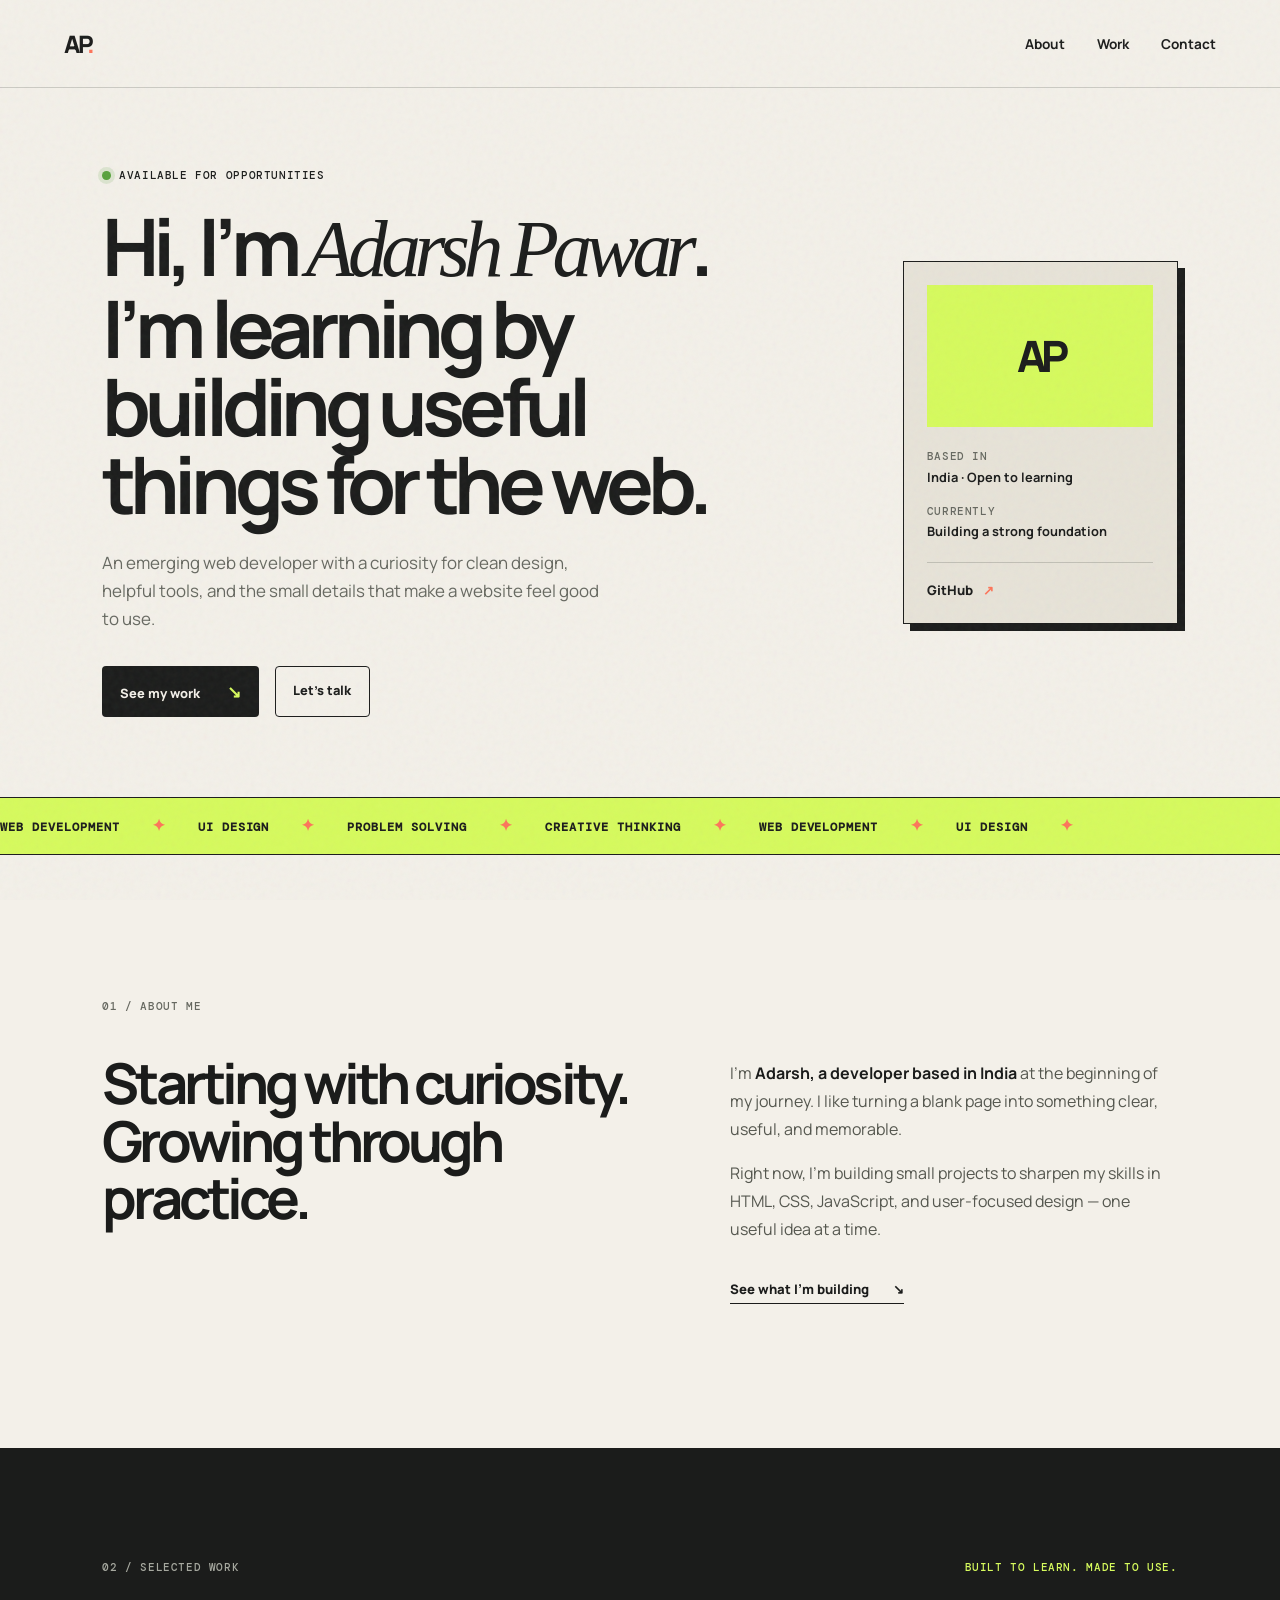
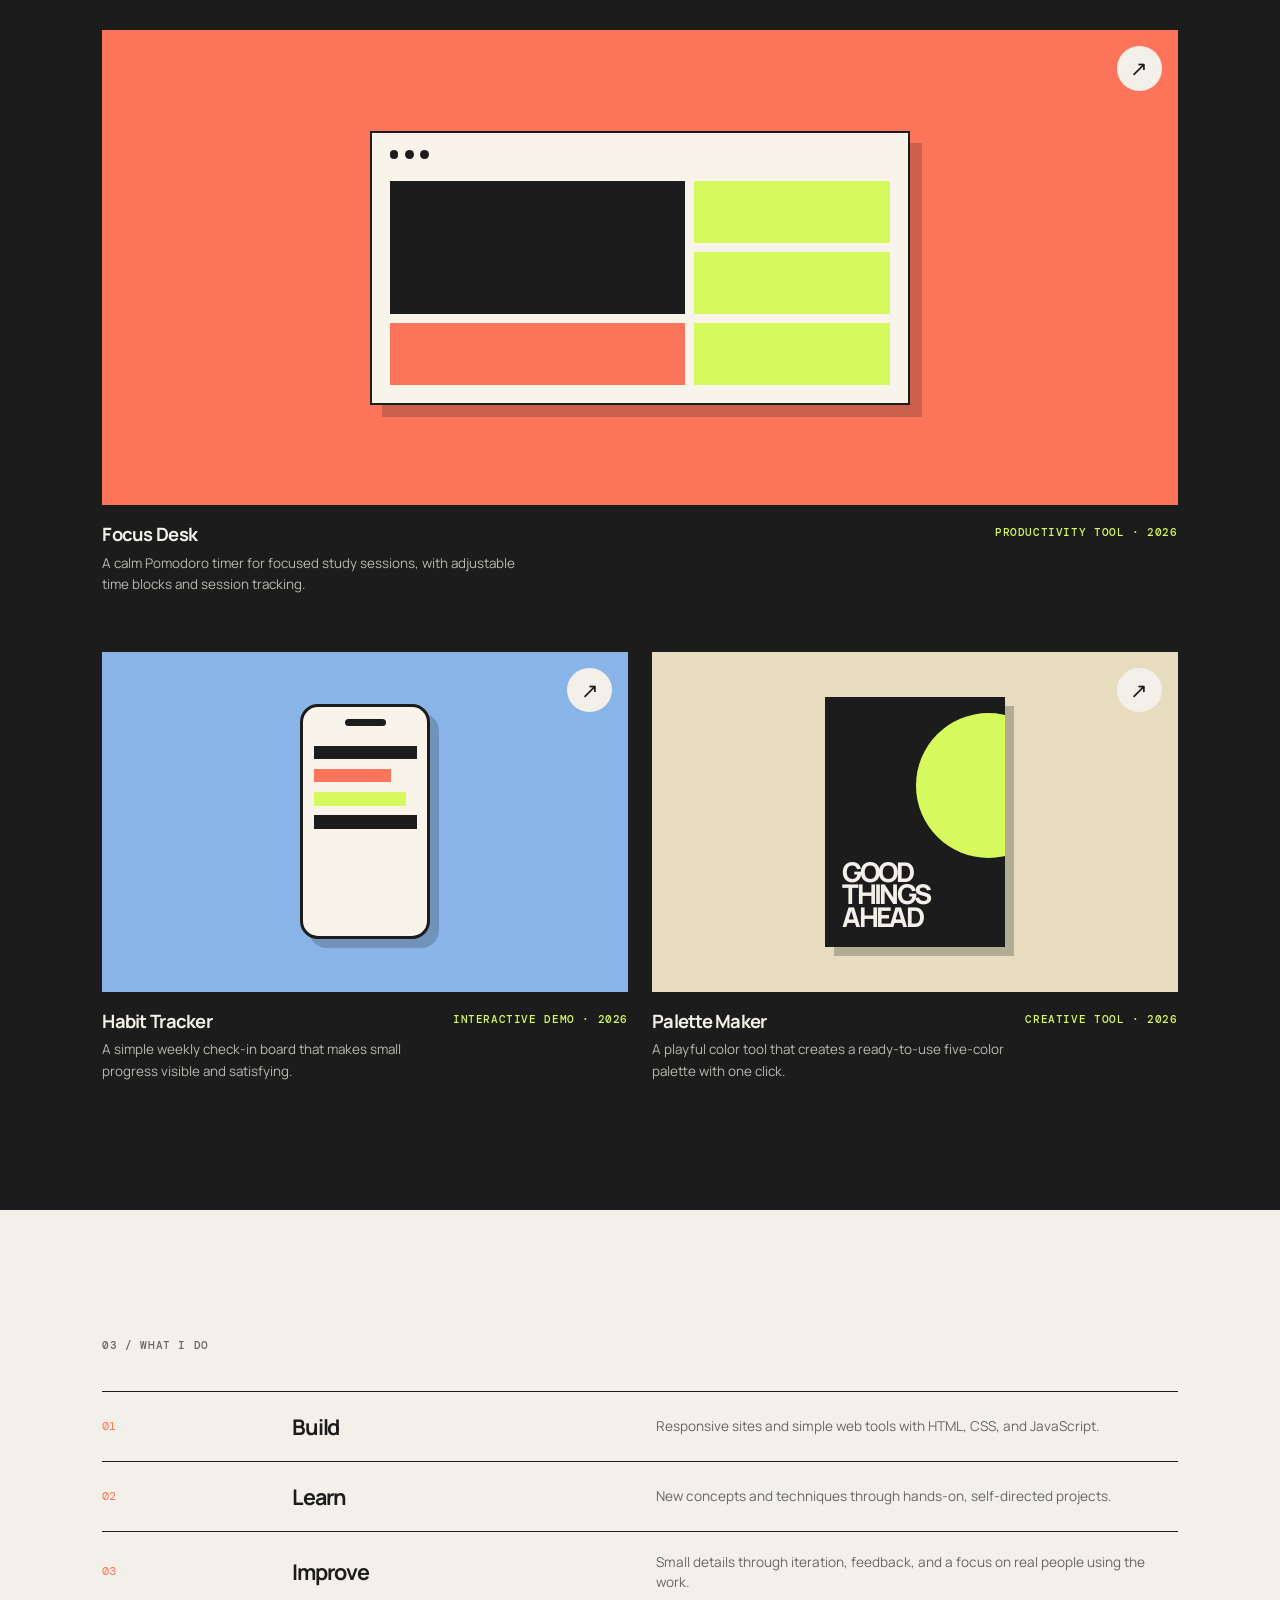
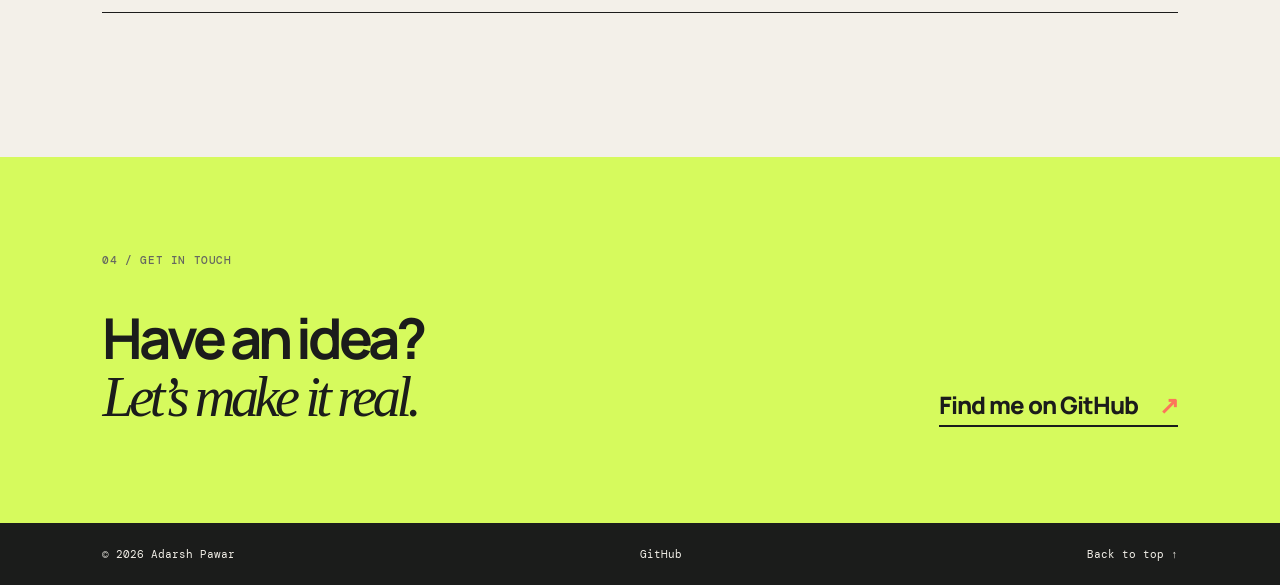
==== index.html @ 5c564ba2 "Add Adarsh Pawar portfolio" ====
<!doctype html>
<html lang="en">
  <head>
    <meta charset="UTF-8" />
    <meta name="viewport" content="width=device-width, initial-scale=1.0" />
    <meta name="description" content="Personal portfolio for Adarsh Pawar." />
    <title>Adarsh Pawar — Portfolio</title>
    <link rel="preconnect" href="https://fonts.googleapis.com" />
    <link rel="preconnect" href="https://fonts.gstatic.com" crossorigin />
    <link href="https://fonts.googleapis.com/css2?family=DM+Mono:wght@400;500&family=Manrope:wght@400;500;600;700;800&display=swap" rel="stylesheet" />
    <link rel="stylesheet" href="styles.css" />
  </head>
  <body>
    <div class="grain" aria-hidden="true"></div>
    <header class="site-header">
      <a class="brand" href="#home" aria-label="Go to homepage">AP<span>.</span></a>
      <button class="menu-toggle" aria-expanded="false" aria-controls="main-nav">Menu</button>
      <nav id="main-nav" aria-label="Primary navigation">
        <a href="#about">About</a>
        <a href="#work">Work</a>
        <a href="#contact">Contact</a>
      </nav>
    </header>

    <main id="home">
      <section class="hero section">
        <div class="hero-copy">
          <p class="eyebrow"><span></span> Available for opportunities</p>
          <h1>Hi, I’m <em>Adarsh Pawar</em>.<br />I’m learning by building useful things for the web.</h1>
          <p class="intro">An emerging web developer with a curiosity for clean design, helpful tools, and the small details that make a website feel good to use.</p>
          <div class="hero-actions">
            <a class="button button-primary" href="#work">See my work <span>↘</span></a>
            <a class="button button-quiet" href="#contact">Let’s talk</a>
          </div>
        </div>
        <aside class="hero-card" aria-label="Quick profile">
          <div class="portrait" aria-hidden="true"><span>AP</span></div>
          <div>
            <p class="card-label">Based in</p>
            <p class="card-value">India · Open to learning</p>
          </div>
          <div>
            <p class="card-label">Currently</p>
            <p class="card-value">Building a strong foundation</p>
          </div>
          <div class="card-line"></div>
          <a class="text-link" href="https://github.com" target="_blank" rel="noreferrer">GitHub <span>↗</span></a>
        </aside>
      </section>

      <section class="marquee" aria-label="Skills">
        <div>WEB DEVELOPMENT <b>✦</b> UI DESIGN <b>✦</b> PROBLEM SOLVING <b>✦</b> CREATIVE THINKING <b>✦</b> WEB DEVELOPMENT <b>✦</b> UI DESIGN <b>✦</b></div>
      </section>

      <section id="about" class="section about">
        <p class="section-number">01 / ABOUT ME</p>
        <div class="about-copy">
          <h2>Starting with curiosity.<br />Growing through practice.</h2>
          <div class="about-text">
            <p>I’m <strong>Adarsh, a developer based in India</strong> at the beginning of my journey. I like turning a blank page into something clear, useful, and memorable.</p>
            <p>Right now, I’m building small projects to sharpen my skills in HTML, CSS, JavaScript, and user-focused design — one useful idea at a time.</p>
            <a class="underlined-link" href="#work">See what I’m building <span>↘</span></a>
          </div>
        </div>
      </section>

      <section id="work" class="section work">
        <div class="section-heading">
          <p class="section-number">02 / SELECTED WORK</p>
          <p class="section-note">Built to learn. Made to use.</p>
        </div>
        <div class="project-grid">
          <article class="project project-featured">
            <a href="projects/focus-desk.html" class="project-visual visual-coral" aria-label="Open Focus Desk demo">
              <div class="window-card">
                <div class="window-dots"><i></i><i></i><i></i></div>
                <div class="dashboard-layout"><span></span><span></span><span></span><span></span><span></span></div>
              </div>
              <span class="project-arrow">↗</span>
            </a>
            <div class="project-info">
              <div><h3>Focus Desk</h3><p>A calm Pomodoro timer for focused study sessions, with adjustable time blocks and session tracking.</p></div>
              <p class="project-type">Productivity tool · 2026</p>
            </div>
          </article>
          <article class="project">
            <a href="projects/habit-tracker.html" class="project-visual visual-blue" aria-label="Open Habit Tracker demo">
              <div class="phone-card"><div class="phone-top"></div><div class="phone-lines"><i></i><i></i><i></i><i></i></div></div>
              <span class="project-arrow">↗</span>
            </a>
            <div class="project-info">
              <div><h3>Habit Tracker</h3><p>A simple weekly check-in board that makes small progress visible and satisfying.</p></div>
              <p class="project-type">Interactive demo · 2026</p>
            </div>
          </article>
          <article class="project">
            <a href="projects/palette-maker.html" class="project-visual visual-cream" aria-label="Open Palette Maker demo">
              <div class="poster-card"><span>GOOD<br />THINGS<br />AHEAD</span><i></i></div>
              <span class="project-arrow">↗</span>
            </a>
            <div class="project-info">
              <div><h3>Palette Maker</h3><p>A playful color tool that creates a ready-to-use five-color palette with one click.</p></div>
              <p class="project-type">Creative tool · 2026</p>
            </div>
          </article>
        </div>
      </section>

      <section class="section capabilities">
        <p class="section-number">03 / WHAT I DO</p>
        <div class="capability-list">
          <div><span>01</span><h3>Build</h3><p>Responsive sites and simple web tools with HTML, CSS, and JavaScript.</p></div>
          <div><span>02</span><h3>Learn</h3><p>New concepts and techniques through hands-on, self-directed projects.</p></div>
          <div><span>03</span><h3>Improve</h3><p>Small details through iteration, feedback, and a focus on real people using the work.</p></div>
        </div>
      </section>

      <section id="contact" class="contact section">
        <p class="section-number">04 / GET IN TOUCH</p>
        <div class="contact-content">
          <h2>Have an idea?<br /><em>Let’s make it real.</em></h2>
          <a class="contact-email" href="https://github.com">Find me on GitHub <span>↗</span></a>
        </div>
      </section>
    </main>

    <footer>
      <p>© <span id="year"></span> Adarsh Pawar</p>
      <div><a href="https://github.com" target="_blank" rel="noreferrer">GitHub</a></div>
      <a href="#home">Back to top ↑</a>
    </footer>
    <script src="script.js"></script>
  </body>
</html>
---- styles.css ----
:root {
  --ink: #1b1c1b;
  --paper: #f3f0e9;
  --lime: #d6fa5d;
  --coral: #fc755a;
  --line: rgba(27, 28, 27, 0.18);
  --muted: #666860;
  --display: "Manrope", sans-serif;
  --mono: "DM Mono", monospace;
}

* { box-sizing: border-box; }
html { scroll-behavior: smooth; }
body { margin: 0; background: var(--paper); color: var(--ink); font-family: var(--display); }
a { color: inherit; text-decoration: none; }
.grain { position: fixed; z-index: 10; inset: 0; pointer-events: none; opacity: .06; background-image: url("data:image/svg+xml,%3Csvg viewBox='0 0 180 180' xmlns='http://www.w3.org/2000/svg'%3E%3Cfilter id='n'%3E%3CfeTurbulence type='fractalNoise' baseFrequency='.95' numOctaves='3' stitchTiles='stitch'/%3E%3C/filter%3E%3Crect width='100%25' height='100%25' filter='url(%23n)' opacity='.8'/%3E%3C/svg%3E"); }
.site-header { min-height: 88px; display: flex; justify-content: space-between; align-items: center; padding: 0 clamp(1.5rem, 5vw, 5rem); border-bottom: 1px solid var(--line); }
.brand { font-size: 1.5rem; font-weight: 800; letter-spacing: -.1em; }
.brand span { color: var(--coral); }
nav { display: flex; gap: 2rem; font-size: .85rem; font-weight: 700; }
nav a, footer a { transition: opacity .2s; } nav a:hover, footer a:hover { opacity: .55; }
.menu-toggle { display: none; border: 0; background: none; font: 700 .8rem var(--display); }
.section { padding-inline: clamp(1.5rem, 8vw, 10rem); }
.hero { min-height: 675px; display: grid; grid-template-columns: minmax(0, 1fr) 275px; align-items: center; gap: clamp(2rem, 8vw, 8rem); padding-top: 5rem; padding-bottom: 5rem; }
.eyebrow, .section-number, .card-label, .project-type, .section-note { font: 500 .69rem/1.4 var(--mono); letter-spacing: .055em; text-transform: uppercase; }
.eyebrow { display: flex; gap: .5rem; align-items: center; margin: 0 0 1.5rem; }
.eyebrow span { width: .55rem; height: .55rem; background: #58a23c; border-radius: 50%; box-shadow: 0 0 0 4px rgba(88,162,60,.15); }
h1, h2, h3, p { margin-top: 0; }
h1 { max-width: 900px; margin-bottom: 1.65rem; font-size: clamp(2.7rem, 6.2vw, 6.5rem); line-height: .98; letter-spacing: -.075em; font-weight: 700; }
em { font-family: Georgia, serif; font-weight: 400; letter-spacing: -.08em; }
.intro { max-width: 500px; color: var(--muted); font-size: 1.06rem; line-height: 1.65; }
.hero-actions { display: flex; flex-wrap: wrap; gap: 1rem; margin-top: 2.1rem; }
.button { padding: .85rem 1.1rem; border-radius: 4px; font-size: .8rem; font-weight: 800; transition: transform .2s, background .2s; }
.button:hover { transform: translateY(-2px); }
.button-primary { background: var(--ink); color: var(--paper); } .button-primary span { margin-left: 1.5rem; color: var(--lime); font-size: 1.05rem; }
.button-quiet { border: 1px solid var(--ink); }
.hero-card { align-self: center; padding: 1.45rem; border: 1px solid var(--ink); background: #e7e3d8; box-shadow: 7px 7px 0 var(--ink); }
.portrait { height: 142px; display: grid; place-items: center; margin-bottom: 1.4rem; background: var(--lime); overflow: hidden; }
.portrait span { font-size: 2.7rem; font-weight: 800; letter-spacing: -.14em; }
.card-label { color: var(--muted); margin: 1.05rem 0 .2rem; }
.card-value { margin: 0; font-size: .8rem; font-weight: 700; line-height: 1.5; }
.card-line { height: 1px; background: var(--line); margin: 1.3rem 0 .9rem; }.text-link { font-size: .82rem; font-weight: 800; }.text-link span { color: var(--coral); margin-left: .45rem; }
.marquee { overflow: hidden; white-space: nowrap; padding: 1.1rem 0; background: var(--lime); border-block: 1px solid var(--ink); font: 600 .72rem var(--mono); letter-spacing: .085em; }.marquee div { animation: slide 23s linear infinite; }.marquee b { padding: 0 1.5rem; color: var(--coral); font-size: 1rem; }
@keyframes slide { to { transform: translateX(-25%); } }
.about { padding-top: 9rem; padding-bottom: 9rem; }.section-number { margin: 0; color: var(--muted); }.about-copy { display: grid; grid-template-columns: 1.1fr .9fr; gap: 5rem; margin-top: 2.5rem; }.about h2, .contact h2 { font-size: clamp(2.3rem, 4.4vw, 4.6rem); line-height: 1.02; letter-spacing: -.07em; margin: 0; }.about-text { max-width: 435px; padding-top: .3rem; }.about-text p { line-height: 1.75; color: #55574f; }.about-text strong { color: var(--ink); }.underlined-link { display: inline-block; margin-top: 1.3rem; padding-bottom: .35rem; border-bottom: 1px solid var(--ink); font-size: .82rem; font-weight: 800; }.underlined-link span { margin-left: 1.3rem; }
.work { padding-top: 7rem; padding-bottom: 8rem; background: var(--ink); color: var(--paper); }.section-heading { display: flex; justify-content: space-between; align-items: baseline; margin-bottom: 2.7rem; }.work .section-number { color: #a6a89f; }.section-note { color: var(--lime); }.project-grid { display: grid; grid-template-columns: repeat(2, 1fr); gap: 3.5rem 1.5rem; }.project-featured { grid-column: 1 / -1; }.project-visual { position: relative; display: grid; min-height: 340px; place-items: center; overflow: hidden; transition: filter .2s, transform .2s; }.project-featured .project-visual { min-height: 475px; }.project-visual:hover { filter: brightness(1.06); transform: translateY(-3px); }.visual-coral { background: var(--coral); }.visual-blue { background: #89b4e7; }.visual-cream { background: #e7dcbf; }.project-arrow { position: absolute; right: 1rem; top: 1rem; width: 2.8rem; height: 2.8rem; display: grid; place-items: center; border-radius: 50%; background: var(--paper); color: var(--ink); font-size: 1.3rem; }.window-card { width: min(58%, 540px); padding: 1.1rem; border: 2px solid var(--ink); background: #f8f4e9; box-shadow: 12px 12px 0 rgba(27,28,27,.22); }.window-dots { display: flex; gap: .4rem; margin-bottom: 1.4rem; }.window-dots i { width: .55rem; height: .55rem; border-radius: 50%; background: var(--ink); }.dashboard-layout { display: grid; grid-template-columns: 1.2fr .8fr; gap: .55rem; }.dashboard-layout span { min-height: 62px; background: var(--lime); }.dashboard-layout span:nth-child(1) { grid-row: span 2; background: var(--ink); }.dashboard-layout span:nth-child(4) { background: var(--coral); }.phone-card { width: 130px; height: 235px; padding: .65rem; border: 3px solid var(--ink); border-radius: 18px; background: #f8f4e9; box-shadow: 9px 9px 0 rgba(27,28,27,.22); }.phone-top { width: 40%; height: .4rem; margin: .1rem auto 1.25rem; border-radius: 2rem; background: var(--ink); }.phone-lines i { display: block; height: .85rem; margin: .6rem 0; background: var(--ink); }.phone-lines i:nth-child(2) { width: 75%; background: var(--coral); }.phone-lines i:nth-child(3) { width: 90%; background: var(--lime); }.poster-card { position: relative; width: 180px; aspect-ratio: .72; padding: 1.1rem; display: flex; align-items: end; overflow: hidden; background: var(--ink); color: var(--paper); box-shadow: 9px 9px 0 rgba(27,28,27,.25); }.poster-card span { position: relative; z-index: 1; font-size: 1.7rem; line-height: .84; font-weight: 800; letter-spacing: -.1em; }.poster-card i { position: absolute; width: 145px; height: 145px; top: 1rem; right: -3.5rem; border-radius: 50%; background: var(--lime); }.project-info { display: flex; justify-content: space-between; gap: 1rem; padding-top: 1rem; }.project-info h3 { margin-bottom: .35rem; font-size: 1.15rem; letter-spacing: -.04em; }.project-info p:not(.project-type) { max-width: 430px; margin-bottom: 0; color: #b8b9b0; font-size: .84rem; line-height: 1.6; }.project-type { flex: 0 0 auto; margin: .25rem 0 0; color: var(--lime); }
.capabilities { padding-top: 8rem; padding-bottom: 9rem; }.capability-list { margin-top: 2.3rem; border-top: 1px solid var(--ink); }.capability-list > div { display: grid; grid-template-columns: 1fr 2fr 3fr; align-items: center; gap: 1rem; padding: 1.25rem 0; border-bottom: 1px solid var(--ink); }.capability-list span { color: var(--coral); font: .72rem var(--mono); }.capability-list h3 { margin: 0; font-size: 1.35rem; letter-spacing: -.055em; }.capability-list p { margin: 0; color: var(--muted); font-size: .85rem; line-height: 1.5; }
.contact { padding-top: 6rem; padding-bottom: 6rem; background: var(--lime); }.contact-content { display: flex; justify-content: space-between; align-items: end; gap: 3rem; margin-top: 2.5rem; }.contact-email { padding-bottom: .25rem; border-bottom: 2px solid var(--ink); font-size: clamp(1rem, 2vw, 1.5rem); font-weight: 800; letter-spacing: -.04em; }.contact-email span { margin-left: 1rem; color: var(--coral); }footer { display: flex; justify-content: space-between; gap: 1.5rem; padding: 1.5rem clamp(1.5rem, 8vw, 10rem); background: var(--ink); color: var(--paper); font: .68rem var(--mono); }footer p { margin: 0; }footer div { display: flex; gap: 1.2rem; }
@media (max-width: 760px) { .site-header { min-height: 70px; } .menu-toggle { display: block; } nav { display: none; position: absolute; top: 70px; left: 0; right: 0; z-index: 2; padding: 1.5rem; flex-direction: column; background: var(--paper); border-bottom: 1px solid var(--ink); } nav.open { display: flex; }.hero { grid-template-columns: 1fr; min-height: auto; padding-top: 4rem; }.hero-card { width: min(100%, 320px); }.about-copy { grid-template-columns: 1fr; gap: 2rem; }.project-grid { grid-template-columns: 1fr; }.project-featured { grid-column: auto; }.project-featured .project-visual { min-height: 350px; }.project-visual { min-height: 280px; }.project-info { display: block; }.project-type { margin-top: .8rem; }.capability-list > div { grid-template-columns: 2.5rem 1fr; gap: .8rem; }.capability-list p { grid-column: 2; }.contact-content { align-items: start; flex-direction: column; gap: 2rem; }footer { flex-direction: column; }.window-card { width: 70%; } }
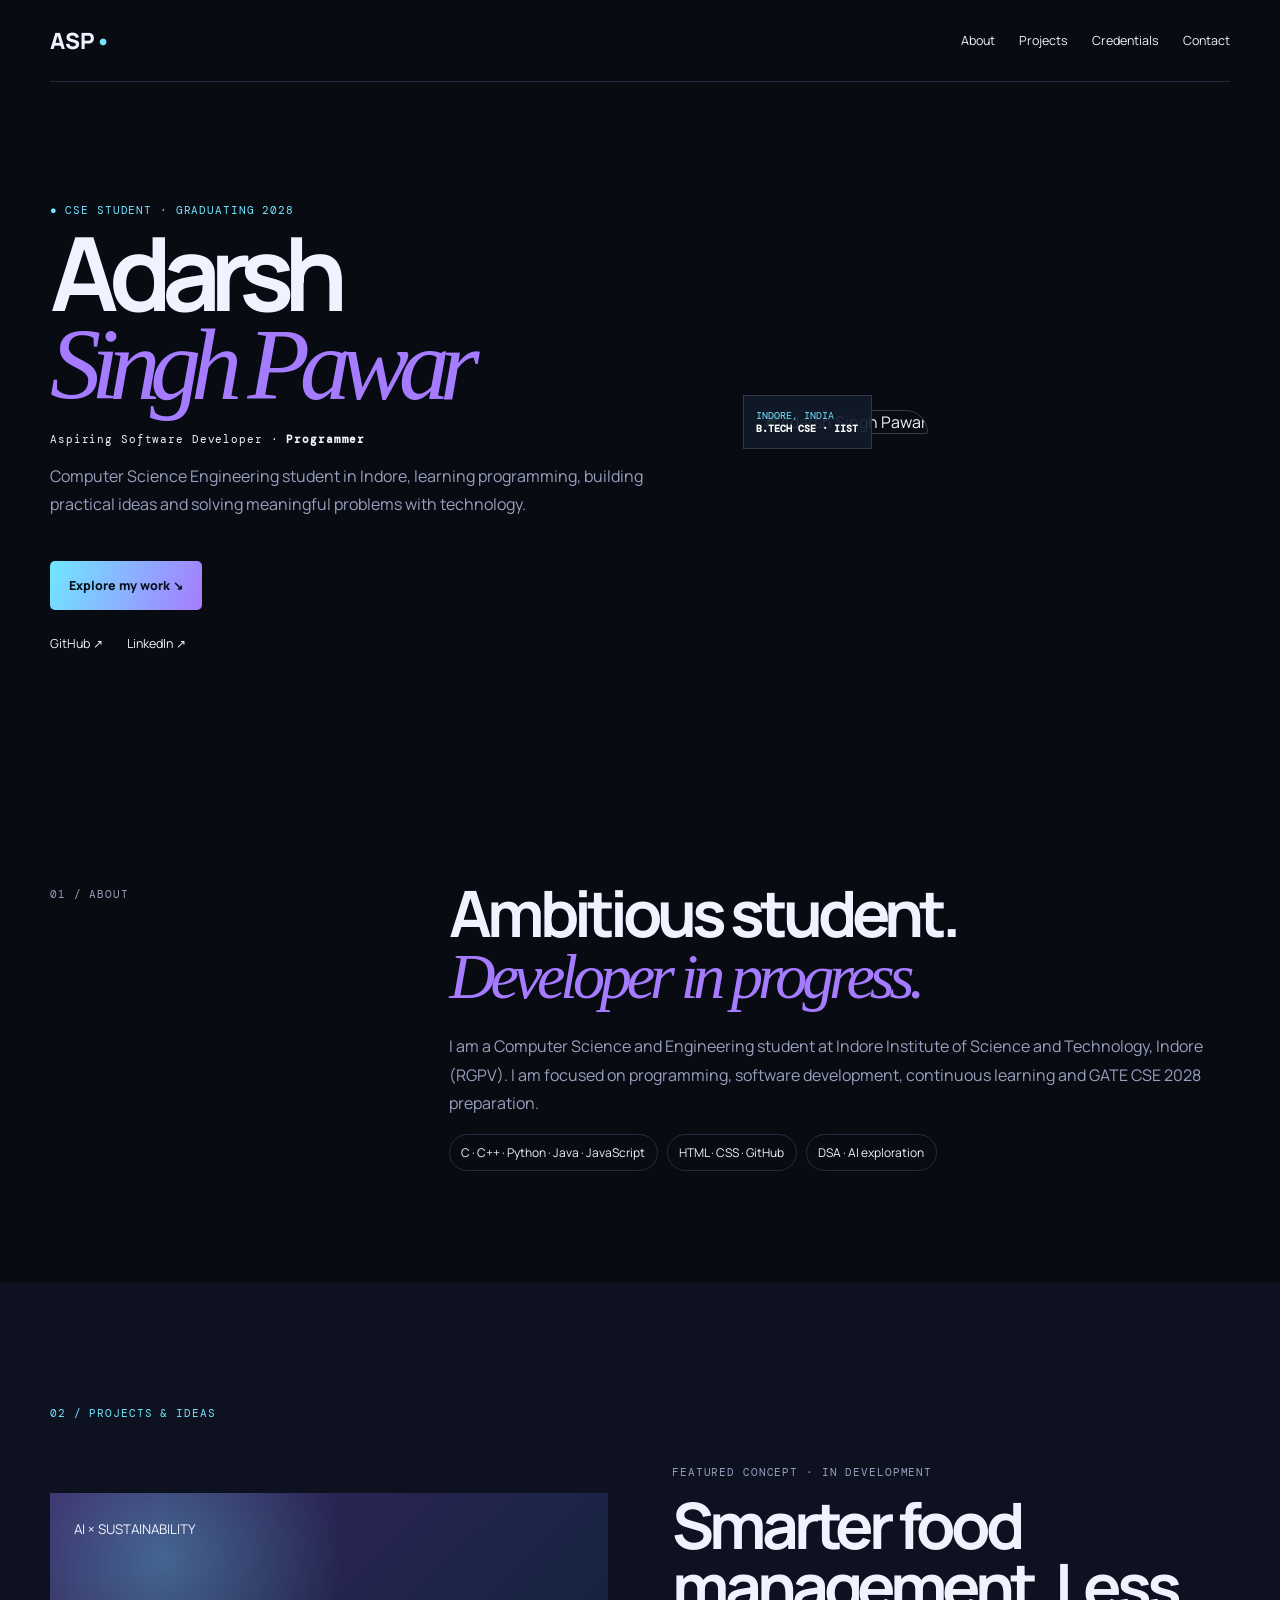
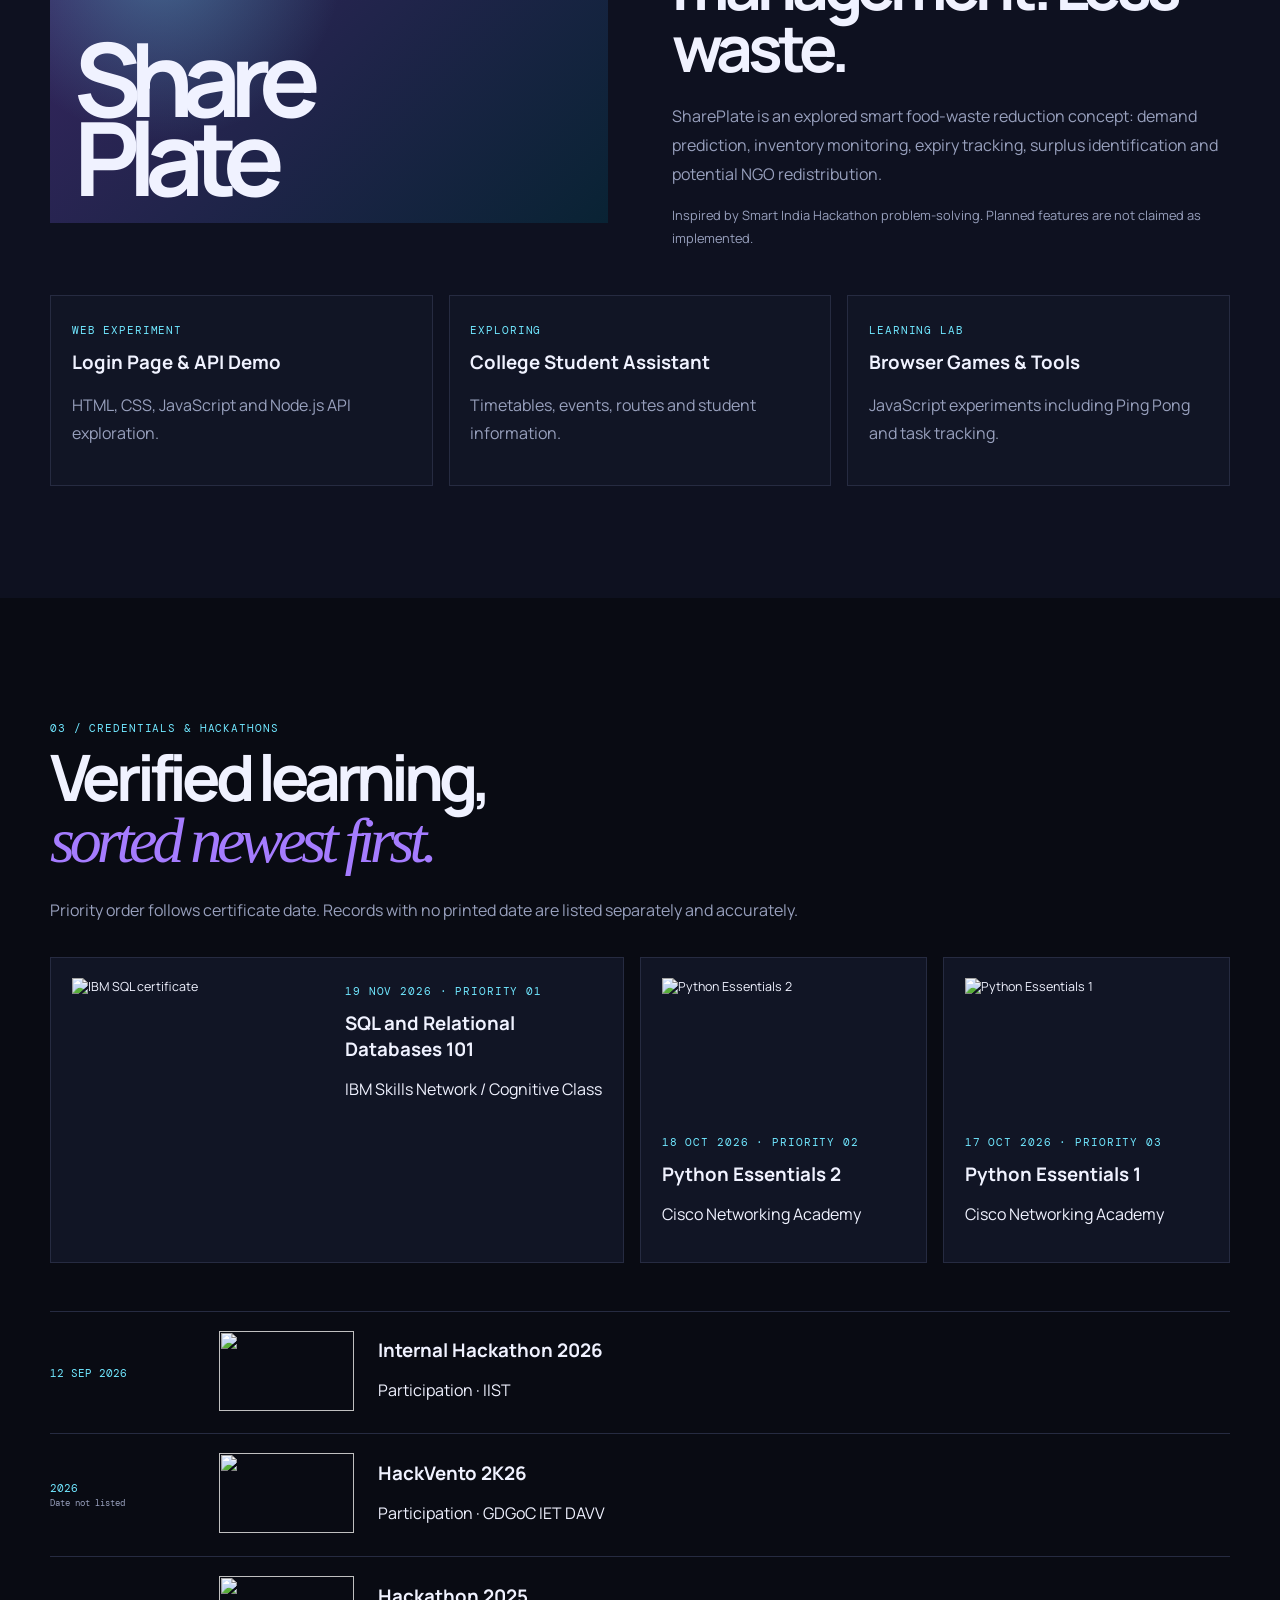
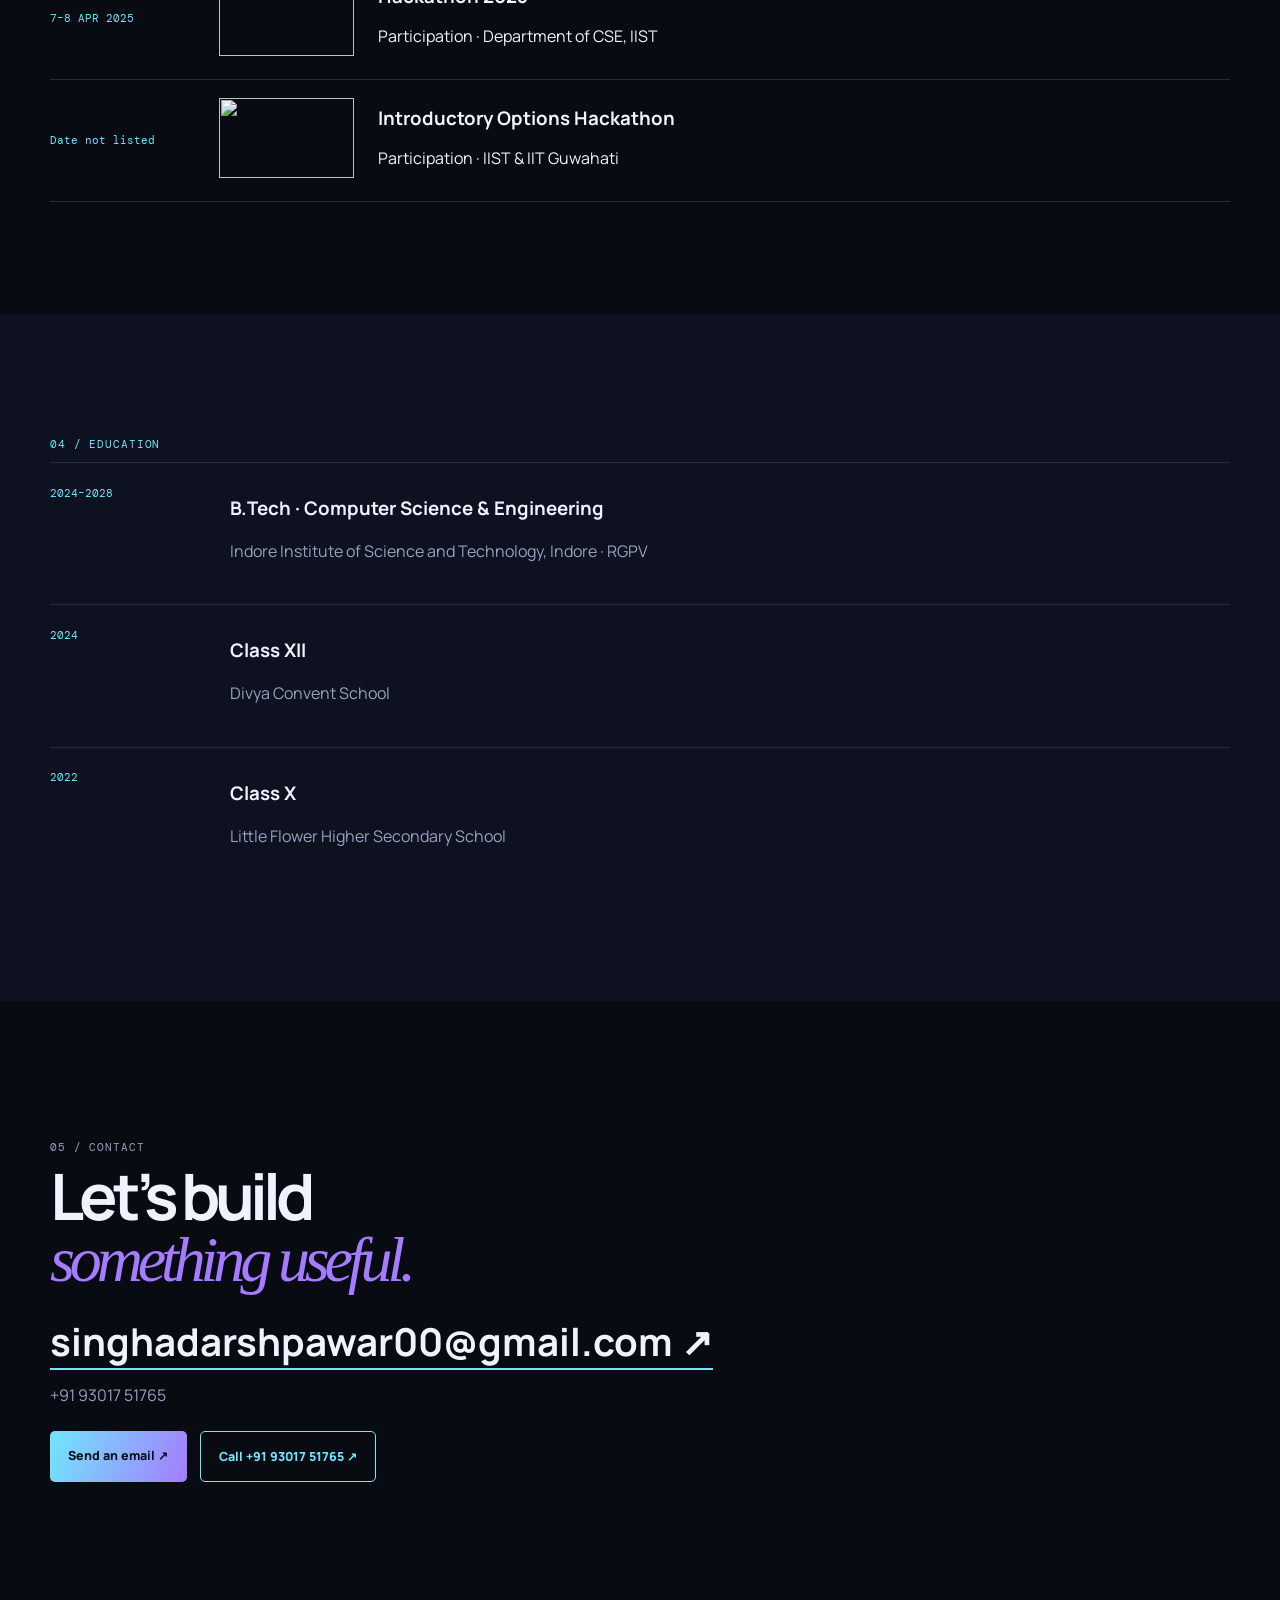
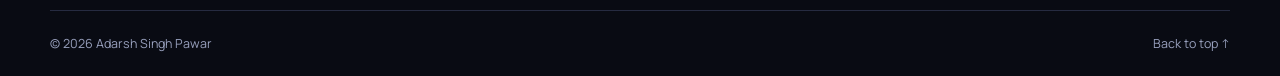
==== commit 3176bb88: "Update portfolio design and interactions" ====
--- a/index.html
+++ b/index.html
@@ -1,134 +1 @@
-<!doctype html>
-<html lang="en">
-  <head>
-    <meta charset="UTF-8" />
-    <meta name="viewport" content="width=device-width, initial-scale=1.0" />
-    <meta name="description" content="Personal portfolio for Adarsh Pawar." />
-    <title>Adarsh Pawar — Portfolio</title>
-    <link rel="preconnect" href="https://fonts.googleapis.com" />
-    <link rel="preconnect" href="https://fonts.gstatic.com" crossorigin />
-    <link href="https://fonts.googleapis.com/css2?family=DM+Mono:wght@400;500&family=Manrope:wght@400;500;600;700;800&display=swap" rel="stylesheet" />
-    <link rel="stylesheet" href="styles.css" />
-  </head>
-  <body>
-    <div class="grain" aria-hidden="true"></div>
-    <header class="site-header">
-      <a class="brand" href="#home" aria-label="Go to homepage">AP<span>.</span></a>
-      <button class="menu-toggle" aria-expanded="false" aria-controls="main-nav">Menu</button>
-      <nav id="main-nav" aria-label="Primary navigation">
-        <a href="#about">About</a>
-        <a href="#work">Work</a>
-        <a href="#contact">Contact</a>
-      </nav>
-    </header>
-
-    <main id="home">
-      <section class="hero section">
-        <div class="hero-copy">
-          <p class="eyebrow"><span></span> Available for opportunities</p>
-          <h1>Hi, I’m <em>Adarsh Pawar</em>.<br />I’m learning by building useful things for the web.</h1>
-          <p class="intro">An emerging web developer with a curiosity for clean design, helpful tools, and the small details that make a website feel good to use.</p>
-          <div class="hero-actions">
-            <a class="button button-primary" href="#work">See my work <span>↘</span></a>
-            <a class="button button-quiet" href="#contact">Let’s talk</a>
-          </div>
-        </div>
-        <aside class="hero-card" aria-label="Quick profile">
-          <div class="portrait" aria-hidden="true"><span>AP</span></div>
-          <div>
-            <p class="card-label">Based in</p>
-            <p class="card-value">India · Open to learning</p>
-          </div>
-          <div>
-            <p class="card-label">Currently</p>
-            <p class="card-value">Building a strong foundation</p>
-          </div>
-          <div class="card-line"></div>
-          <a class="text-link" href="https://github.com" target="_blank" rel="noreferrer">GitHub <span>↗</span></a>
-        </aside>
-      </section>
-
-      <section class="marquee" aria-label="Skills">
-        <div>WEB DEVELOPMENT <b>✦</b> UI DESIGN <b>✦</b> PROBLEM SOLVING <b>✦</b> CREATIVE THINKING <b>✦</b> WEB DEVELOPMENT <b>✦</b> UI DESIGN <b>✦</b></div>
-      </section>
-
-      <section id="about" class="section about">
-        <p class="section-number">01 / ABOUT ME</p>
-        <div class="about-copy">
-          <h2>Starting with curiosity.<br />Growing through practice.</h2>
-          <div class="about-text">
-            <p>I’m <strong>Adarsh, a developer based in India</strong> at the beginning of my journey. I like turning a blank page into something clear, useful, and memorable.</p>
-            <p>Right now, I’m building small projects to sharpen my skills in HTML, CSS, JavaScript, and user-focused design — one useful idea at a time.</p>
-            <a class="underlined-link" href="#work">See what I’m building <span>↘</span></a>
-          </div>
-        </div>
-      </section>
-
-      <section id="work" class="section work">
-        <div class="section-heading">
-          <p class="section-number">02 / SELECTED WORK</p>
-          <p class="section-note">Built to learn. Made to use.</p>
-        </div>
-        <div class="project-grid">
-          <article class="project project-featured">
-            <a href="projects/focus-desk.html" class="project-visual visual-coral" aria-label="Open Focus Desk demo">
-              <div class="window-card">
-                <div class="window-dots"><i></i><i></i><i></i></div>
-                <div class="dashboard-layout"><span></span><span></span><span></span><span></span><span></span></div>
-              </div>
-              <span class="project-arrow">↗</span>
-            </a>
-            <div class="project-info">
-              <div><h3>Focus Desk</h3><p>A calm Pomodoro timer for focused study sessions, with adjustable time blocks and session tracking.</p></div>
-              <p class="project-type">Productivity tool · 2026</p>
-            </div>
-          </article>
-          <article class="project">
-            <a href="projects/habit-tracker.html" class="project-visual visual-blue" aria-label="Open Habit Tracker demo">
-              <div class="phone-card"><div class="phone-top"></div><div class="phone-lines"><i></i><i></i><i></i><i></i></div></div>
-              <span class="project-arrow">↗</span>
-            </a>
-            <div class="project-info">
-              <div><h3>Habit Tracker</h3><p>A simple weekly check-in board that makes small progress visible and satisfying.</p></div>
-              <p class="project-type">Interactive demo · 2026</p>
-            </div>
-          </article>
-          <article class="project">
-            <a href="projects/palette-maker.html" class="project-visual visual-cream" aria-label="Open Palette Maker demo">
-              <div class="poster-card"><span>GOOD<br />THINGS<br />AHEAD</span><i></i></div>
-              <span class="project-arrow">↗</span>
-            </a>
-            <div class="project-info">
-              <div><h3>Palette Maker</h3><p>A playful color tool that creates a ready-to-use five-color palette with one click.</p></div>
-              <p class="project-type">Creative tool · 2026</p>
-            </div>
-          </article>
-        </div>
-      </section>
-
-      <section class="section capabilities">
-        <p class="section-number">03 / WHAT I DO</p>
-        <div class="capability-list">
-          <div><span>01</span><h3>Build</h3><p>Responsive sites and simple web tools with HTML, CSS, and JavaScript.</p></div>
-          <div><span>02</span><h3>Learn</h3><p>New concepts and techniques through hands-on, self-directed projects.</p></div>
-          <div><span>03</span><h3>Improve</h3><p>Small details through iteration, feedback, and a focus on real people using the work.</p></div>
-        </div>
-      </section>
-
-      <section id="contact" class="contact section">
-        <p class="section-number">04 / GET IN TOUCH</p>
-        <div class="contact-content">
-          <h2>Have an idea?<br /><em>Let’s make it real.</em></h2>
-          <a class="contact-email" href="https://github.com">Find me on GitHub <span>↗</span></a>
-        </div>
-      </section>
-    </main>
-
-    <footer>
-      <p>© <span id="year"></span> Adarsh Pawar</p>
-      <div><a href="https://github.com" target="_blank" rel="noreferrer">GitHub</a></div>
-      <a href="#home">Back to top ↑</a>
-    </footer>
-    <script src="script.js"></script>
-  </body>
-</html>
+<!doctype html><html lang="en"><head><meta charset="UTF-8"><meta name="viewport" content="width=device-width,initial-scale=1"><title>Adarsh Singh Pawar | Portfolio</title><link rel="preconnect" href="https://fonts.googleapis.com"><link rel="preconnect" href="https://fonts.gstatic.com" crossorigin><link href="https://fonts.googleapis.com/css2?family=DM+Mono&family=Manrope:wght@400;600;700;800&display=swap" rel="stylesheet"><link rel="stylesheet" href="styles.css"></head><body><header><a class="logo" href="#home">ASP<span>•</span></a><button class="menu">Menu</button><nav><a href="#about">About</a><a href="#projects">Projects</a><a href="#credentials">Credentials</a><a href="#contact">Contact</a></nav></header><main id="home"><section class="hero wrap"><div><p class="label">● CSE STUDENT · GRADUATING 2028</p><h1>Adarsh<br><em>Singh Pawar</em></h1><p class="role">Aspiring Software Developer · <b id="role">Programmer</b></p><p class="lead">Computer Science Engineering student in Indore, learning programming, building practical ideas and solving meaningful problems with technology.</p><a class="button" href="#projects">Explore my work ↘</a><div class="links"><a href="https://github.com/adarsh70019">GitHub ↗</a><a href="https://www.linkedin.com/in/adarsh-singh-pawar-414971384">LinkedIn ↗</a></div></div><div class="portrait"><img src="assets/adarsh-pawar.png" alt="Adarsh Singh Pawar"><div>INDORE, INDIA<br><b>B.TECH CSE · IIST</b></div></div></section><section id="about" class="wrap section two"><p class="label">01 / ABOUT</p><div><h2>Ambitious student.<br><em>Developer in progress.</em></h2><p>I am a Computer Science and Engineering student at Indore Institute of Science and Technology, Indore (RGPV). I am focused on programming, software development, continuous learning and GATE CSE 2028 preparation.</p><div class="pills"><span>C · C++ · Python · Java · JavaScript</span><span>HTML · CSS · GitHub</span><span>DSA · AI exploration</span></div></div></section><section id="projects" class="dark section"><div class="wrap"><p class="label">02 / PROJECTS & IDEAS</p><article class="share"><div><small>AI × SUSTAINABILITY</small><strong>Share<br>Plate</strong></div><aside><p class="label">FEATURED CONCEPT · IN DEVELOPMENT</p><h2>Smarter food management. Less waste.</h2><p>SharePlate is an explored smart food-waste reduction concept: demand prediction, inventory monitoring, expiry tracking, surplus identification and potential NGO redistribution.</p><p class="note">Inspired by Smart India Hackathon problem-solving. Planned features are not claimed as implemented.</p></aside></article><div class="cards"><article><b>WEB EXPERIMENT</b><h3>Login Page & API Demo</h3><p>HTML, CSS, JavaScript and Node.js API exploration.</p></article><article><b>EXPLORING</b><h3>College Student Assistant</h3><p>Timetables, events, routes and student information.</p></article><article><b>LEARNING LAB</b><h3>Browser Games & Tools</h3><p>JavaScript experiments including Ping Pong and task tracking.</p></article></div></div></section><section id="credentials" class="wrap section"><p class="label">03 / CREDENTIALS & HACKATHONS</p><h2>Verified learning,<br><em>sorted newest first.</em></h2><p class="intro">Priority order follows certificate date. Records with no printed date are listed separately and accurately.</p><div class="certs"><article class="wide"><img src="assets/ibm-sql-relational-databases.png" alt="IBM SQL certificate"><div><b>19 NOV 2026 · PRIORITY 01</b><h3>SQL and Relational Databases 101</h3><p>IBM Skills Network / Cognitive Class</p></div></article><article><img src="assets/cisco-python-essentials-2.png" alt="Python Essentials 2"><b>18 OCT 2026 · PRIORITY 02</b><h3>Python Essentials 2</h3><p>Cisco Networking Academy</p></article><article><img src="assets/cisco-python-essentials-1.png" alt="Python Essentials 1"><b>17 OCT 2026 · PRIORITY 03</b><h3>Python Essentials 1</h3><p>Cisco Networking Academy</p></article></div><div class="timeline"><article><time>12 SEP 2026</time><img src="assets/sih-internal-hackathon-2026.png"><div><h3>Internal Hackathon 2026</h3><p>Participation · IIST</p></div></article><article><time>2026<br><small>Date not listed</small></time><img src="assets/hackvento-2k26.png"><div><h3>HackVento 2K26</h3><p>Participation · GDGoC IET DAVV</p></div></article><article><time>7–8 APR 2025</time><img src="assets/hackathon-2025-iist.png"><div><h3>Hackathon 2025</h3><p>Participation · Department of CSE, IIST</p></div></article><article><time>Date not listed</time><img src="assets/options-hackathon.png"><div><h3>Introductory Options Hackathon</h3><p>Participation · IIST & IIT Guwahati</p></div></article></div></section><section class="dark section"><div class="wrap"><p class="label">04 / EDUCATION</p><div class="edu"><article><b>2024–2028</b><div><h3>B.Tech · Computer Science & Engineering</h3><p>Indore Institute of Science and Technology, Indore · RGPV</p></div></article><article><b>2024</b><div><h3>Class XII</h3><p>Divya Convent School</p></div></article><article><b>2022</b><div><h3>Class X</h3><p>Little Flower Higher Secondary School</p></div></article></div></div></section><section id="contact" class="wrap contact"><p class="label">05 / CONTACT</p><h2>Let’s build<br><em>something useful.</em></h2><a href="mailto:singhadarshpawar00@gmail.com">singhadarshpawar00@gmail.com ↗</a><p>+91 93017 51765</p></section></main><footer>© 2026 Adarsh Singh Pawar <a href="#home">Back to top ↑</a></footer><script src="script.js"></script></body></html>
--- a/styles.css
+++ b/styles.css
@@ -1,49 +1,2 @@
-:root {
-  --ink: #1b1c1b;
-  --paper: #f3f0e9;
-  --lime: #d6fa5d;
-  --coral: #fc755a;
-  --line: rgba(27, 28, 27, 0.18);
-  --muted: #666860;
-  --display: "Manrope", sans-serif;
-  --mono: "DM Mono", monospace;
-}
-
-* { box-sizing: border-box; }
-html { scroll-behavior: smooth; }
-body { margin: 0; background: var(--paper); color: var(--ink); font-family: var(--display); }
-a { color: inherit; text-decoration: none; }
-.grain { position: fixed; z-index: 10; inset: 0; pointer-events: none; opacity: .06; background-image: url("data:image/svg+xml,%3Csvg viewBox='0 0 180 180' xmlns='http://www.w3.org/2000/svg'%3E%3Cfilter id='n'%3E%3CfeTurbulence type='fractalNoise' baseFrequency='.95' numOctaves='3' stitchTiles='stitch'/%3E%3C/filter%3E%3Crect width='100%25' height='100%25' filter='url(%23n)' opacity='.8'/%3E%3C/svg%3E"); }
-.site-header { min-height: 88px; display: flex; justify-content: space-between; align-items: center; padding: 0 clamp(1.5rem, 5vw, 5rem); border-bottom: 1px solid var(--line); }
-.brand { font-size: 1.5rem; font-weight: 800; letter-spacing: -.1em; }
-.brand span { color: var(--coral); }
-nav { display: flex; gap: 2rem; font-size: .85rem; font-weight: 700; }
-nav a, footer a { transition: opacity .2s; } nav a:hover, footer a:hover { opacity: .55; }
-.menu-toggle { display: none; border: 0; background: none; font: 700 .8rem var(--display); }
-.section { padding-inline: clamp(1.5rem, 8vw, 10rem); }
-.hero { min-height: 675px; display: grid; grid-template-columns: minmax(0, 1fr) 275px; align-items: center; gap: clamp(2rem, 8vw, 8rem); padding-top: 5rem; padding-bottom: 5rem; }
-.eyebrow, .section-number, .card-label, .project-type, .section-note { font: 500 .69rem/1.4 var(--mono); letter-spacing: .055em; text-transform: uppercase; }
-.eyebrow { display: flex; gap: .5rem; align-items: center; margin: 0 0 1.5rem; }
-.eyebrow span { width: .55rem; height: .55rem; background: #58a23c; border-radius: 50%; box-shadow: 0 0 0 4px rgba(88,162,60,.15); }
-h1, h2, h3, p { margin-top: 0; }
-h1 { max-width: 900px; margin-bottom: 1.65rem; font-size: clamp(2.7rem, 6.2vw, 6.5rem); line-height: .98; letter-spacing: -.075em; font-weight: 700; }
-em { font-family: Georgia, serif; font-weight: 400; letter-spacing: -.08em; }
-.intro { max-width: 500px; color: var(--muted); font-size: 1.06rem; line-height: 1.65; }
-.hero-actions { display: flex; flex-wrap: wrap; gap: 1rem; margin-top: 2.1rem; }
-.button { padding: .85rem 1.1rem; border-radius: 4px; font-size: .8rem; font-weight: 800; transition: transform .2s, background .2s; }
-.button:hover { transform: translateY(-2px); }
-.button-primary { background: var(--ink); color: var(--paper); } .button-primary span { margin-left: 1.5rem; color: var(--lime); font-size: 1.05rem; }
-.button-quiet { border: 1px solid var(--ink); }
-.hero-card { align-self: center; padding: 1.45rem; border: 1px solid var(--ink); background: #e7e3d8; box-shadow: 7px 7px 0 var(--ink); }
-.portrait { height: 142px; display: grid; place-items: center; margin-bottom: 1.4rem; background: var(--lime); overflow: hidden; }
-.portrait span { font-size: 2.7rem; font-weight: 800; letter-spacing: -.14em; }
-.card-label { color: var(--muted); margin: 1.05rem 0 .2rem; }
-.card-value { margin: 0; font-size: .8rem; font-weight: 700; line-height: 1.5; }
-.card-line { height: 1px; background: var(--line); margin: 1.3rem 0 .9rem; }.text-link { font-size: .82rem; font-weight: 800; }.text-link span { color: var(--coral); margin-left: .45rem; }
-.marquee { overflow: hidden; white-space: nowrap; padding: 1.1rem 0; background: var(--lime); border-block: 1px solid var(--ink); font: 600 .72rem var(--mono); letter-spacing: .085em; }.marquee div { animation: slide 23s linear infinite; }.marquee b { padding: 0 1.5rem; color: var(--coral); font-size: 1rem; }
-@keyframes slide { to { transform: translateX(-25%); } }
-.about { padding-top: 9rem; padding-bottom: 9rem; }.section-number { margin: 0; color: var(--muted); }.about-copy { display: grid; grid-template-columns: 1.1fr .9fr; gap: 5rem; margin-top: 2.5rem; }.about h2, .contact h2 { font-size: clamp(2.3rem, 4.4vw, 4.6rem); line-height: 1.02; letter-spacing: -.07em; margin: 0; }.about-text { max-width: 435px; padding-top: .3rem; }.about-text p { line-height: 1.75; color: #55574f; }.about-text strong { color: var(--ink); }.underlined-link { display: inline-block; margin-top: 1.3rem; padding-bottom: .35rem; border-bottom: 1px solid var(--ink); font-size: .82rem; font-weight: 800; }.underlined-link span { margin-left: 1.3rem; }
-.work { padding-top: 7rem; padding-bottom: 8rem; background: var(--ink); color: var(--paper); }.section-heading { display: flex; justify-content: space-between; align-items: baseline; margin-bottom: 2.7rem; }.work .section-number { color: #a6a89f; }.section-note { color: var(--lime); }.project-grid { display: grid; grid-template-columns: repeat(2, 1fr); gap: 3.5rem 1.5rem; }.project-featured { grid-column: 1 / -1; }.project-visual { position: relative; display: grid; min-height: 340px; place-items: center; overflow: hidden; transition: filter .2s, transform .2s; }.project-featured .project-visual { min-height: 475px; }.project-visual:hover { filter: brightness(1.06); transform: translateY(-3px); }.visual-coral { background: var(--coral); }.visual-blue { background: #89b4e7; }.visual-cream { background: #e7dcbf; }.project-arrow { position: absolute; right: 1rem; top: 1rem; width: 2.8rem; height: 2.8rem; display: grid; place-items: center; border-radius: 50%; background: var(--paper); color: var(--ink); font-size: 1.3rem; }.window-card { width: min(58%, 540px); padding: 1.1rem; border: 2px solid var(--ink); background: #f8f4e9; box-shadow: 12px 12px 0 rgba(27,28,27,.22); }.window-dots { display: flex; gap: .4rem; margin-bottom: 1.4rem; }.window-dots i { width: .55rem; height: .55rem; border-radius: 50%; background: var(--ink); }.dashboard-layout { display: grid; grid-template-columns: 1.2fr .8fr; gap: .55rem; }.dashboard-layout span { min-height: 62px; background: var(--lime); }.dashboard-layout span:nth-child(1) { grid-row: span 2; background: var(--ink); }.dashboard-layout span:nth-child(4) { background: var(--coral); }.phone-card { width: 130px; height: 235px; padding: .65rem; border: 3px solid var(--ink); border-radius: 18px; background: #f8f4e9; box-shadow: 9px 9px 0 rgba(27,28,27,.22); }.phone-top { width: 40%; height: .4rem; margin: .1rem auto 1.25rem; border-radius: 2rem; background: var(--ink); }.phone-lines i { display: block; height: .85rem; margin: .6rem 0; background: var(--ink); }.phone-lines i:nth-child(2) { width: 75%; background: var(--coral); }.phone-lines i:nth-child(3) { width: 90%; background: var(--lime); }.poster-card { position: relative; width: 180px; aspect-ratio: .72; padding: 1.1rem; display: flex; align-items: end; overflow: hidden; background: var(--ink); color: var(--paper); box-shadow: 9px 9px 0 rgba(27,28,27,.25); }.poster-card span { position: relative; z-index: 1; font-size: 1.7rem; line-height: .84; font-weight: 800; letter-spacing: -.1em; }.poster-card i { position: absolute; width: 145px; height: 145px; top: 1rem; right: -3.5rem; border-radius: 50%; background: var(--lime); }.project-info { display: flex; justify-content: space-between; gap: 1rem; padding-top: 1rem; }.project-info h3 { margin-bottom: .35rem; font-size: 1.15rem; letter-spacing: -.04em; }.project-info p:not(.project-type) { max-width: 430px; margin-bottom: 0; color: #b8b9b0; font-size: .84rem; line-height: 1.6; }.project-type { flex: 0 0 auto; margin: .25rem 0 0; color: var(--lime); }
-.capabilities { padding-top: 8rem; padding-bottom: 9rem; }.capability-list { margin-top: 2.3rem; border-top: 1px solid var(--ink); }.capability-list > div { display: grid; grid-template-columns: 1fr 2fr 3fr; align-items: center; gap: 1rem; padding: 1.25rem 0; border-bottom: 1px solid var(--ink); }.capability-list span { color: var(--coral); font: .72rem var(--mono); }.capability-list h3 { margin: 0; font-size: 1.35rem; letter-spacing: -.055em; }.capability-list p { margin: 0; color: var(--muted); font-size: .85rem; line-height: 1.5; }
-.contact { padding-top: 6rem; padding-bottom: 6rem; background: var(--lime); }.contact-content { display: flex; justify-content: space-between; align-items: end; gap: 3rem; margin-top: 2.5rem; }.contact-email { padding-bottom: .25rem; border-bottom: 2px solid var(--ink); font-size: clamp(1rem, 2vw, 1.5rem); font-weight: 800; letter-spacing: -.04em; }.contact-email span { margin-left: 1rem; color: var(--coral); }footer { display: flex; justify-content: space-between; gap: 1.5rem; padding: 1.5rem clamp(1.5rem, 8vw, 10rem); background: var(--ink); color: var(--paper); font: .68rem var(--mono); }footer p { margin: 0; }footer div { display: flex; gap: 1.2rem; }
-@media (max-width: 760px) { .site-header { min-height: 70px; } .menu-toggle { display: block; } nav { display: none; position: absolute; top: 70px; left: 0; right: 0; z-index: 2; padding: 1.5rem; flex-direction: column; background: var(--paper); border-bottom: 1px solid var(--ink); } nav.open { display: flex; }.hero { grid-template-columns: 1fr; min-height: auto; padding-top: 4rem; }.hero-card { width: min(100%, 320px); }.about-copy { grid-template-columns: 1fr; gap: 2rem; }.project-grid { grid-template-columns: 1fr; }.project-featured { grid-column: auto; }.project-featured .project-visual { min-height: 350px; }.project-visual { min-height: 280px; }.project-info { display: block; }.project-type { margin-top: .8rem; }.capability-list > div { grid-template-columns: 2.5rem 1fr; gap: .8rem; }.capability-list p { grid-column: 2; }.contact-content { align-items: start; flex-direction: column; gap: 2rem; }footer { flex-direction: column; }.window-card { width: 70%; } }
+:root{--bg:#090b13;--panel:#111525;--text:#f0f2ff;--muted:#98a0bd;--cyan:#70e7ff;--purple:#a57cff;--line:#262b41}*{box-sizing:border-box}html{scroll-behavior:smooth}body{margin:0;background:var(--bg);color:var(--text);font-family:Manrope,sans-serif}a{color:inherit;text-decoration:none}header,.wrap,footer{width:min(1180px,calc(100% - 2.5rem));margin:auto}header{height:82px;display:flex;align-items:center;justify-content:space-between;border-bottom:1px solid var(--line)}.logo{font-weight:800;font-size:1.4rem}.logo span,.label,.certs b,.cards b{color:var(--cyan)}nav,.links{display:flex;gap:1.5rem}nav a,.links,a,footer{font-size:.78rem}.menu{display:none}.hero{min-height:680px;display:grid;grid-template-columns:1.15fr .85fr;gap:5rem;align-items:center}.label,.role,.certs b,.cards b{font:11px 'DM Mono',monospace;letter-spacing:.08em}.label{color:var(--cyan)}h1{font-size:clamp(4rem,8vw,8rem);line-height:.85;letter-spacing:-.1em;margin:.8rem 0 1.5rem}h2{font-size:clamp(2.5rem,5vw,5rem);letter-spacing:-.08em;line-height:.96;margin:.5rem 0 1.5rem}em{font-family:Georgia,serif;font-weight:400;color:var(--purple)}.lead,.two p,.share p,.cards p,.intro,.edu p{color:var(--muted);line-height:1.8}.button{display:inline-block;margin:1.6rem 0;padding:1rem 1.2rem;background:linear-gradient(110deg,var(--cyan),var(--purple));color:#07101b;font-weight:800;border-radius:5px}.portrait{position:relative}.portrait img{width:100%;max-width:380px;aspect-ratio:.83;object-fit:cover;border-radius:190px 190px 12px 12px;border:1px solid #ffffff33}.portrait div{position:absolute;bottom:-15px;left:-20px;background:#111a2ae8;border:1px solid #ffffff24;padding:.8rem;font:10px 'DM Mono',monospace;color:var(--cyan)}.portrait b{color:white}.section{padding:7rem 0}.two{display:grid;grid-template-columns:.45fr 1fr;gap:3rem}.pills{display:flex;flex-wrap:wrap;gap:.6rem}.pills span{border:1px solid var(--line);padding:.55rem .7rem;border-radius:30px;font-size:.75rem}.dark{background:#0e1120}.share{display:grid;grid-template-columns:1fr 1fr;gap:4rem;margin-top:2rem;align-items:center}.share>div{min-height:330px;padding:1.5rem;background:radial-gradient(circle at 20% 20%,#70e7ff55,transparent 35%),linear-gradient(135deg,#392562,#092334)}.share strong{display:block;margin-top:100px;font-size:clamp(4rem,8vw,7rem);letter-spacing:-.11em;line-height:.78}.note{font-size:.8rem}.cards,.certs{display:grid;grid-template-columns:repeat(3,1fr);gap:1rem;margin-top:2rem}.cards article,.certs article{padding:1.3rem;background:var(--panel);border:1px solid var(--line)}.cards h3,.certs h3,.timeline h3,.edu h3{margin:.6rem 0}.certs{grid-template-columns:2fr 1fr 1fr}.certs img{display:block;width:100%;height:135px;object-fit:cover;margin-bottom:1rem}.certs .wide{display:grid;grid-template-columns:1fr 1fr;gap:1rem}.certs .wide img{height:100%;margin:0}.timeline{margin-top:3rem;border-top:1px solid var(--line)}.timeline article{display:grid;grid-template-columns:145px 135px 1fr;gap:1.5rem;align-items:center;padding:1rem 0;border-bottom:1px solid var(--line)}time{font:11px 'DM Mono',monospace;color:var(--cyan)}time small{color:var(--muted)}.timeline img{width:135px;height:80px;object-fit:cover}.edu article{display:grid;grid-template-columns:180px 1fr;padding:1.4rem 0;border-top:1px solid var(--line)}.edu b{color:var(--cyan);font:11px 'DM Mono',monospace}.contact{padding:8rem 0}.contact>a{font-size:clamp(1.1rem,3vw,2.5rem);font-weight:700;border-bottom:2px solid var(--cyan)}.contact p{color:var(--muted)}footer{display:flex;justify-content:space-between;padding:1.5rem 0;border-top:1px solid var(--line);color:var(--muted)}@media(max-width:750px){header{height:65px}.menu{display:block;background:none;border:0;color:white}nav{display:none}.hero,.two,.share{grid-template-columns:1fr;gap:2rem}.hero{padding:4rem 0}.portrait{width:80%;margin:auto}.section{padding:5rem 0}.cards,.certs{grid-template-columns:1fr}.certs .wide{grid-template-columns:1fr}.certs .wide img{height:auto}.timeline article{grid-template-columns:1fr}.timeline img{width:100%;height:auto}.edu article{grid-template-columns:1fr;gap:.7rem}}
+:root{--effect-cyan:#70e7ff}.certificate-image{display:block;position:relative;overflow:hidden}.certificate-image img{transition:transform .35s,filter .35s}.certificate-image:after{content:'Open certificate ↗';position:absolute;right:.5rem;bottom:.5rem;padding:.35rem .5rem;background:#090b13df;color:var(--effect-cyan);font:10px 'DM Mono',monospace;opacity:0;transform:translateY(6px);transition:.25s}.certificate-image:hover img{transform:scale(1.05);filter:brightness(.75)}.certificate-image:hover:after{opacity:1;transform:none}.contact-buttons{display:flex;gap:.8rem;flex-wrap:wrap;margin-top:1.6rem}.contact-buttons a{padding:1rem 1.15rem;border-radius:5px;font-weight:800}.email-button{background:linear-gradient(110deg,#70e7ff,#a57cff);color:#07101b}.call-button{border:1px solid #70e7ff;color:#70e7ff}.reveal{opacity:0;transform:translateY(18px);transition:opacity .55s,transform .55s}.reveal.visible{opacity:1;transform:none}
